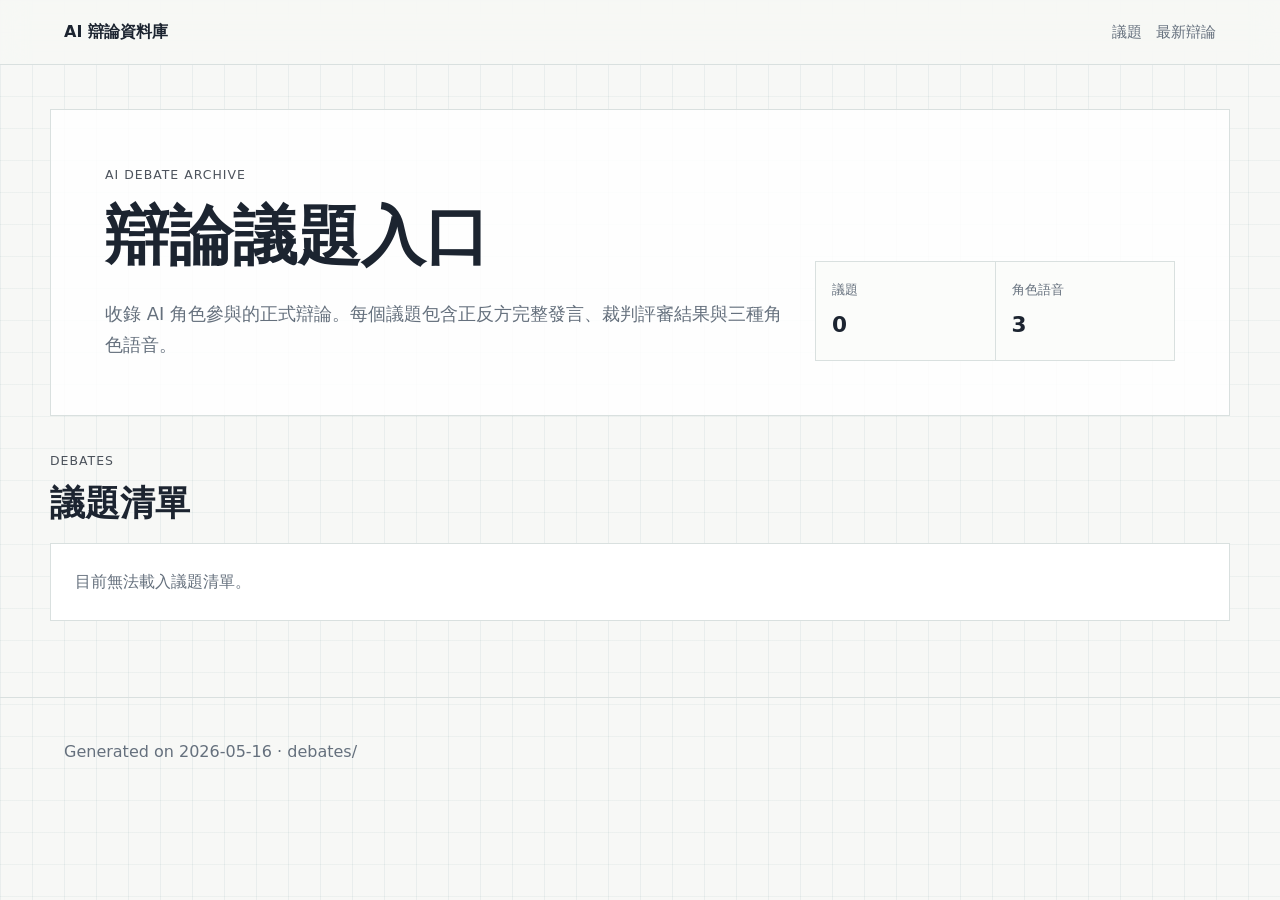
==== index.html @ 79d310f2 "Add engagement auth and scheduled publishing" ====
<!doctype html>
<html lang="zh-Hant">
<head>
  <meta charset="utf-8">
  <meta name="viewport" content="width=device-width, initial-scale=1">
  <title>AI 辯論入口網</title>
  <link rel="stylesheet" href="styles.css">
</head>
<body class="portal">
  <header class="portal-topbar">
    <a href="./" class="brand">AI 辯論資料庫</a>
    <nav aria-label="首頁導覽">
      <a href="#debates">議題</a>
      <a href="debates/robot-tax/" data-latest-link>最新辯論</a>
    </nav>
  </header>

  <main class="portal-shell">
    <section class="portal-intro" aria-labelledby="portal-title">
      <div>
        <p class="eyebrow">AI Debate Archive</p>
        <h1 id="portal-title">辯論議題入口</h1>
        <p class="lede">收錄 AI 角色參與的正式辯論。每個議題包含正反方完整發言、裁判評審結果與三種角色語音。</p>
      </div>
      <dl class="portal-stats" aria-label="目前收錄狀態">
        <div>
          <dt>議題</dt>
          <dd data-topic-count>0</dd>
        </div>
        <div>
          <dt>角色語音</dt>
          <dd>3</dd>
        </div>
      </dl>
    </section>

    <section id="debates" class="portal-section" aria-labelledby="latest-heading">
      <div class="portal-section-head">
        <p class="eyebrow">Debates</p>
        <h2 id="latest-heading">議題清單</h2>
      </div>

      <div class="debate-list" data-debate-list>
        <article class="portal-empty">議題清單載入中。</article>
      </div>
    </section>
  </main>

  <footer>
    <p>Generated on 2026-05-16 · debates/</p>
  </footer>
  <script src="portal.js"></script>
</body>
</html>
---- styles.css ----
:root {
  color-scheme: light;
  --bg: #f6f3ee;
  --ink: #202124;
  --muted: #6a6258;
  --line: #ddd4c8;
  --card: #fffdf8;
  --positive: #145c4b;
  --positive-soft: #dfeee9;
  --negative: #8b2d3b;
  --negative-soft: #f4e2e6;
  --judge: #4b3f72;
  --judge-soft: #e8e3f3;
  --accent: #b56a2a;
}

* { box-sizing: border-box; }

body {
  margin: 0;
  font-family: "Noto Sans TC", "Microsoft JhengHei", system-ui, sans-serif;
  line-height: 1.75;
  color: var(--ink);
  background: var(--bg);
}

.site-header {
  min-height: 82vh;
  display: grid;
  grid-template-columns: minmax(0, 1fr) 280px;
  gap: 32px;
  align-items: end;
  padding: 72px clamp(24px, 6vw, 84px) 52px;
  background:
    linear-gradient(rgba(32, 33, 36, .58), rgba(32, 33, 36, .22)),
    url("https://images.unsplash.com/photo-1518770660439-4636190af475?auto=format&fit=crop&w=1800&q=80") center / cover;
  color: #fff;
}

.euthanasia-page .site-header {
  background:
    linear-gradient(rgba(32, 33, 36, .62), rgba(32, 33, 36, .28)),
    url("https://images.unsplash.com/photo-1505751172876-fa1923c5c528?auto=format&fit=crop&w=1800&q=80") center / cover;
}

.school-phone-page .site-header {
  background:
    linear-gradient(rgba(32, 33, 36, .56), rgba(32, 33, 36, .24)),
    url("https://images.unsplash.com/photo-1509062522246-3755977927d7?auto=format&fit=crop&w=1800&q=80") center / cover;
}

.eyebrow {
  margin: 0 0 10px;
  font-size: .78rem;
  letter-spacing: .08em;
  text-transform: uppercase;
  color: currentColor;
  opacity: .78;
}

h1, h2, h3, h4 {
  margin: 0;
  line-height: 1.25;
  letter-spacing: 0;
}

h1 {
  max-width: 980px;
  font-size: clamp(2.2rem, 5vw, 4.8rem);
}

.lede {
  max-width: 760px;
  margin: 22px 0 0;
  font-size: 1.12rem;
  color: rgba(255,255,255,.9);
}

.score-card {
  padding: 20px;
  border: 1px solid rgba(255,255,255,.34);
  background: rgba(255,255,255,.12);
  backdrop-filter: blur(10px);
}

.score-card span {
  display: block;
  font-size: .9rem;
  opacity: .82;
}

.score-card strong {
  display: block;
  margin-top: 6px;
  font-size: 2rem;
}

.score-card p {
  margin: 10px 0 0;
  color: rgba(255,255,255,.86);
}

.role-panel {
  display: flex;
  flex-wrap: wrap;
  gap: 10px;
  margin-top: 22px;
}

.role-panel-item {
  min-width: 132px;
  padding: 10px 14px;
  border: 1px solid rgba(255,255,255,.34);
  background: rgba(255,255,255,.14);
  backdrop-filter: blur(10px);
}

.role-panel-item span {
  display: block;
  font-size: .82rem;
  color: rgba(255,255,255,.78);
}

.role-panel-item strong {
  display: block;
  margin-top: 2px;
  font-size: 1.08rem;
  color: #fff;
}

.tabs {
  position: sticky;
  top: 0;
  z-index: 5;
  display: flex;
  gap: 10px;
  padding: 12px clamp(18px, 5vw, 72px);
  border-bottom: 1px solid var(--line);
  background: rgba(246, 243, 238, .92);
  backdrop-filter: blur(12px);
}

.tabs a {
  color: var(--ink);
  text-decoration: none;
  border: 1px solid var(--line);
  background: var(--card);
  padding: 8px 12px;
}

main {
  width: min(1120px, calc(100% - 36px));
  margin: 0 auto;
  padding: 48px 0 72px;
}

.section + .section { margin-top: 56px; }

.section-title {
  display: flex;
  justify-content: space-between;
  align-items: end;
  gap: 24px;
  margin-bottom: 18px;
}

.section-title h2 {
  font-size: clamp(1.6rem, 3vw, 2.4rem);
}

.stack {
  display: grid;
  gap: 18px;
}

.card {
  border: 1px solid var(--line);
  background: var(--card);
  padding: clamp(18px, 3vw, 30px);
  border-left: 8px solid var(--accent);
}

.card.positive { border-left-color: var(--positive); }
.card.negative { border-left-color: var(--negative); }
.card.judge { border-left-color: var(--judge); }

.card-head {
  display: flex;
  align-items: center;
  justify-content: space-between;
  gap: 18px;
  margin-bottom: 16px;
}

.badge {
  display: inline-flex;
  align-items: center;
  gap: 8px;
  padding: 4px 10px;
  font-size: .86rem;
  border: 1px solid currentColor;
}

.positive .badge { color: var(--positive); background: var(--positive-soft); }
.negative .badge { color: var(--negative); background: var(--negative-soft); }
.judge .badge { color: var(--judge); background: var(--judge-soft); }

audio {
  width: min(360px, 100%);
  height: 36px;
}

.audio-box {
  display: grid;
  gap: 6px;
  min-width: min(360px, 100%);
}

.audio-box span {
  color: var(--muted);
  font-size: .86rem;
}

.content p {
  margin: 0 0 1em;
}

.content h3 {
  margin: 1.4em 0 .6em;
  font-size: 1.28rem;
}

.content h4 {
  margin: 1.2em 0 .4em;
  font-size: 1.05rem;
}

.content blockquote {
  margin: 0 0 1em;
  padding: 12px 16px;
  border-left: 4px solid var(--judge);
  background: var(--judge-soft);
}

.table-wrap {
  overflow-x: auto;
  margin: 16px 0;
}

table {
  width: 100%;
  border-collapse: collapse;
  background: #fff;
}

th, td {
  border: 1px solid var(--line);
  padding: 10px 12px;
  text-align: left;
  vertical-align: top;
}

th {
  background: #eee7dc;
}

.engagement-card {
  border: 1px solid var(--line);
  background: var(--card);
  padding: clamp(18px, 3vw, 30px);
}

.engagement-card h3 {
  font-size: 1.35rem;
}

.engagement-card code {
  background: #f1ece3;
  padding: 2px 5px;
}

.engagement-toolbar {
  display: flex;
  justify-content: space-between;
  gap: 18px;
  align-items: flex-start;
  padding-bottom: 18px;
  border-bottom: 1px solid var(--line);
}

.engagement-toolbar p {
  margin: 8px 0 0;
  color: var(--muted);
}

.auth-actions,
.comment-form-actions,
.like-row {
  display: flex;
  flex-wrap: wrap;
  gap: 10px;
  align-items: center;
}

.engagement-card button {
  min-height: 40px;
  border: 1px solid var(--line);
  background: #fff;
  color: var(--ink);
  padding: 8px 12px;
  font: inherit;
  cursor: pointer;
}

.engagement-card button:disabled {
  cursor: not-allowed;
  opacity: .62;
}

.engagement-card .button-main,
.comment-form button[type="submit"] {
  border-color: var(--accent);
  background: var(--accent);
  color: #fff;
}

.like-row {
  margin-top: 18px;
}

.like-row span,
.comment-form-actions span,
.comment-meta time {
  color: var(--muted);
  font-size: .92rem;
}

.comment-form {
  display: grid;
  gap: 8px;
  margin-top: 18px;
}

.comment-form label {
  font-weight: 800;
}

.comment-form textarea {
  width: 100%;
  resize: vertical;
  border: 1px solid var(--line);
  background: #fff;
  color: var(--ink);
  padding: 12px;
  font: inherit;
}

.comment-form-actions {
  justify-content: space-between;
}

.comment-list {
  display: grid;
  gap: 12px;
  margin-top: 20px;
}

.comment-item {
  position: relative;
  border: 1px solid var(--line);
  background: #fbfcfa;
  padding: 14px;
}

.comment-meta {
  display: flex;
  flex-wrap: wrap;
  gap: 10px;
  align-items: baseline;
}

.comment-item p {
  margin: 8px 0 0;
  white-space: pre-wrap;
}

.comment-delete {
  margin-top: 10px;
  border-color: #d8b8be;
  color: var(--negative);
}

.empty-comments {
  margin: 0;
  color: var(--muted);
}

footer {
  border-top: 1px solid var(--line);
  padding: 24px clamp(18px, 5vw, 72px);
  color: var(--muted);
}

.portal {
  --bg: #f7f8f6;
  --ink: #1c2430;
  --muted: #65707d;
  --line: #d9e0df;
  --card: #ffffff;
  --accent: #2f6f73;
  background:
    linear-gradient(90deg, rgba(47, 111, 115, .07) 1px, transparent 1px),
    linear-gradient(rgba(47, 111, 115, .05) 1px, transparent 1px),
    var(--bg);
  background-size: 32px 32px;
}

.portal-topbar {
  display: flex;
  align-items: center;
  justify-content: space-between;
  gap: 24px;
  padding: 18px clamp(20px, 5vw, 72px);
  border-bottom: 1px solid var(--line);
  background: rgba(247, 248, 246, .9);
  backdrop-filter: blur(12px);
  position: sticky;
  top: 0;
  z-index: 10;
}

.brand {
  color: var(--ink);
  font-weight: 800;
  text-decoration: none;
}

.portal-topbar nav {
  display: flex;
  gap: 14px;
}

.portal-topbar nav a {
  color: var(--muted);
  text-decoration: none;
  font-size: .95rem;
}

.portal-shell {
  width: min(1180px, calc(100% - 36px));
  margin: 0 auto;
  padding: 44px 0 76px;
}

.portal-intro {
  display: grid;
  grid-template-columns: minmax(0, 1fr) 360px;
  gap: 28px;
  align-items: end;
  padding: clamp(26px, 5vw, 54px);
  border: 1px solid var(--line);
  background: rgba(255, 255, 255, .86);
}

.portal-intro h1 {
  font-size: clamp(2.1rem, 5vw, 4rem);
}

.portal-intro .lede {
  color: var(--muted);
}

.portal-stats {
  display: grid;
  grid-template-columns: repeat(2, 1fr);
  gap: 1px;
  margin: 0;
  border: 1px solid var(--line);
  background: var(--line);
}

.portal-stats div {
  padding: 16px;
  background: #fbfcfa;
}

.portal-stats dt {
  color: var(--muted);
  font-size: .84rem;
}

.portal-stats dd {
  margin: 4px 0 0;
  font-size: 1.35rem;
  font-weight: 800;
}

.portal-section {
  display: grid;
  gap: 18px;
  margin-top: 34px;
}

.portal-section-head h2 {
  font-size: clamp(1.55rem, 3vw, 2.2rem);
}

.debate-list {
  display: grid;
  gap: 16px;
}

.portal-empty {
  border: 1px solid var(--line);
  background: var(--card);
  padding: 24px;
  color: var(--muted);
}

.debate-card {
  display: grid;
  grid-template-columns: 260px minmax(0, 1fr);
  min-height: 260px;
  border: 1px solid var(--line);
  background: var(--card);
}

.debate-card-media {
  min-height: 100%;
  background:
    linear-gradient(rgba(28, 36, 48, .08), rgba(28, 36, 48, .16)),
    url("https://images.unsplash.com/photo-1518770660439-4636190af475?auto=format&fit=crop&w=900&q=80") center / cover;
}

.debate-card-euthanasia .debate-card-media {
  background:
    linear-gradient(rgba(28, 36, 48, .10), rgba(28, 36, 48, .20)),
    url("https://images.unsplash.com/photo-1505751172876-fa1923c5c528?auto=format&fit=crop&w=900&q=80") center / cover;
}

.debate-card-school-phone .debate-card-media {
  background:
    linear-gradient(rgba(28, 36, 48, .08), rgba(28, 36, 48, .18)),
    url("https://images.unsplash.com/photo-1509062522246-3755977927d7?auto=format&fit=crop&w=900&q=80") center / cover;
}

.debate-card-body {
  display: grid;
  align-content: center;
  gap: 14px;
  padding: clamp(20px, 4vw, 34px);
}

.debate-card h3 {
  max-width: 760px;
  font-size: clamp(1.35rem, 2.4vw, 2rem);
}

.debate-card p {
  max-width: 760px;
  margin: 0;
  color: var(--muted);
}

.debate-meta-row {
  display: flex;
  flex-wrap: wrap;
  gap: 8px;
}

.debate-meta-row span {
  border: 1px solid var(--line);
  background: #f4f7f4;
  color: var(--muted);
  padding: 3px 9px;
  font-size: .86rem;
}

.score-strip {
  display: flex;
  flex-wrap: wrap;
  gap: 10px;
}

.score-strip span {
  border-left: 4px solid var(--accent);
  background: #eef5f2;
  padding: 8px 12px;
  color: var(--muted);
}

.score-strip strong {
  color: var(--ink);
  font-size: 1.22rem;
}

.debate-card-actions {
  display: flex;
  flex-wrap: wrap;
  gap: 10px;
  margin-top: 4px;
}

.debate-card-actions a {
  color: var(--ink);
  text-decoration: none;
  border: 1px solid var(--line);
  padding: 8px 12px;
  background: #fff;
}

.debate-card-actions .primary-link {
  color: #fff;
  border-color: var(--accent);
  background: var(--accent);
}

@media (max-width: 760px) {
  .site-header {
    grid-template-columns: 1fr;
    min-height: 86vh;
    padding-top: 56px;
  }

  .tabs {
    overflow-x: auto;
  }

  .card-head {
    align-items: flex-start;
    flex-direction: column;
  }

  .engagement-toolbar {
    flex-direction: column;
  }

  .portal-topbar {
    align-items: flex-start;
    flex-direction: column;
  }

  .portal-intro {
    grid-template-columns: 1fr;
  }

  .portal-stats {
    grid-template-columns: 1fr;
  }

  .debate-card {
    grid-template-columns: 1fr;
  }

  .debate-card-media {
    min-height: 170px;
  }
}
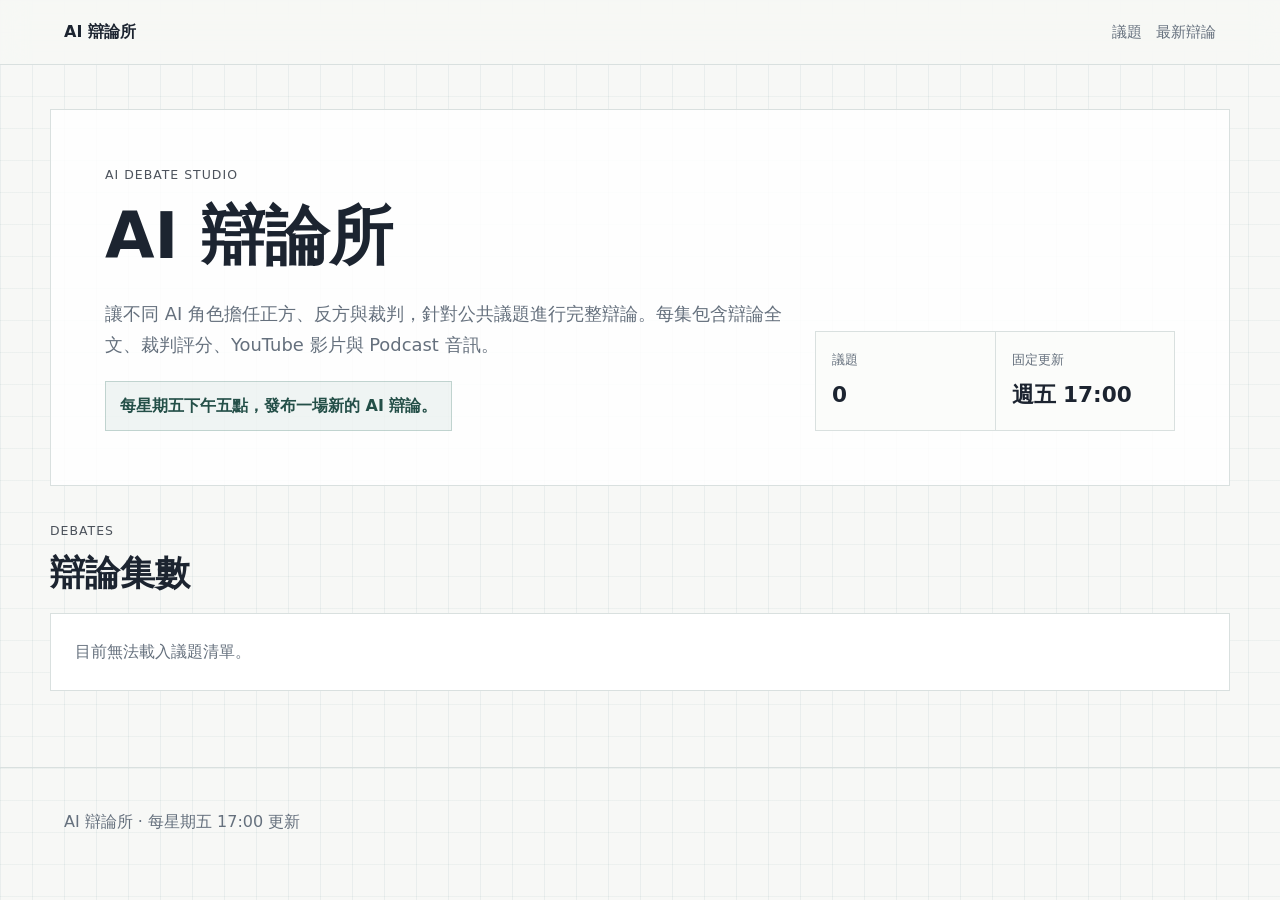
==== commit 6706dc97: "Update portal branding and schedule" ====
--- a/index.html
+++ b/index.html
@@ -3,12 +3,12 @@
 <head>
   <meta charset="utf-8">
   <meta name="viewport" content="width=device-width, initial-scale=1">
-  <title>AI 辯論入口網</title>
+  <title>AI 辯論所</title>
   <link rel="stylesheet" href="styles.css">
 </head>
 <body class="portal">
   <header class="portal-topbar">
-    <a href="./" class="brand">AI 辯論資料庫</a>
+    <a href="./" class="brand">AI 辯論所</a>
     <nav aria-label="首頁導覽">
       <a href="#debates">議題</a>
       <a href="debates/robot-tax/" data-latest-link>最新辯論</a>
@@ -18,9 +18,10 @@
   <main class="portal-shell">
     <section class="portal-intro" aria-labelledby="portal-title">
       <div>
-        <p class="eyebrow">AI Debate Archive</p>
-        <h1 id="portal-title">辯論議題入口</h1>
-        <p class="lede">收錄 AI 角色參與的正式辯論。每個議題包含正反方完整發言、裁判評審結果與三種角色語音。</p>
+        <p class="eyebrow">AI Debate Studio</p>
+        <h1 id="portal-title">AI 辯論所</h1>
+        <p class="lede">讓不同 AI 角色擔任正方、反方與裁判，針對公共議題進行完整辯論。每集包含辯論全文、裁判評分、YouTube 影片與 Podcast 音訊。</p>
+        <p class="portal-schedule">每星期五下午五點，發布一場新的 AI 辯論。</p>
       </div>
       <dl class="portal-stats" aria-label="目前收錄狀態">
         <div>
@@ -28,8 +29,8 @@
           <dd data-topic-count>0</dd>
         </div>
         <div>
-          <dt>角色語音</dt>
-          <dd>3</dd>
+          <dt>固定更新</dt>
+          <dd>週五 17:00</dd>
         </div>
       </dl>
     </section>
@@ -37,7 +38,7 @@
     <section id="debates" class="portal-section" aria-labelledby="latest-heading">
       <div class="portal-section-head">
         <p class="eyebrow">Debates</p>
-        <h2 id="latest-heading">議題清單</h2>
+        <h2 id="latest-heading">辯論集數</h2>
       </div>
 
       <div class="debate-list" data-debate-list>
@@ -47,7 +48,7 @@
   </main>
 
   <footer>
-    <p>Generated on 2026-05-16 · debates/</p>
+    <p>AI 辯論所 · 每星期五 17:00 更新</p>
   </footer>
   <script src="portal.js"></script>
 </body>
--- a/styles.css
+++ b/styles.css
@@ -49,6 +49,12 @@
     url("https://images.unsplash.com/photo-1509062522246-3755977927d7?auto=format&fit=crop&w=1800&q=80") center / cover;
 }
 
+.death-penalty-page .site-header {
+  background:
+    linear-gradient(rgba(20, 22, 24, .64), rgba(20, 22, 24, .30)),
+    url("https://images.unsplash.com/photo-1589578527966-fdac0f44566c?auto=format&fit=crop&w=1800&q=80") center / cover;
+}
+
 .eyebrow {
   margin: 0 0 10px;
   font-size: .78rem;
@@ -166,6 +172,96 @@
 
 .section-title h2 {
   font-size: clamp(1.6rem, 3vw, 2.4rem);
+}
+
+.media-grid {
+  display: grid;
+  grid-template-columns: minmax(0, 1.5fr) minmax(280px, .8fr);
+  gap: 18px;
+  align-items: stretch;
+}
+
+.media-panel {
+  display: grid;
+  gap: 14px;
+  align-content: start;
+  border: 1px solid var(--line);
+  background: var(--card);
+  padding: clamp(16px, 3vw, 24px);
+}
+
+.media-panel-head {
+  display: flex;
+  justify-content: space-between;
+  gap: 16px;
+  align-items: baseline;
+}
+
+.media-panel-head span {
+  color: var(--muted);
+  font-size: .9rem;
+}
+
+.media-panel-head strong {
+  font-size: 1.16rem;
+}
+
+.video-frame {
+  position: relative;
+  overflow: hidden;
+  border: 1px solid var(--line);
+  background: #111;
+  aspect-ratio: 16 / 9;
+}
+
+.video-frame iframe {
+  position: absolute;
+  inset: 0;
+  width: 100%;
+  height: 100%;
+  border: 0;
+}
+
+.spotify-frame iframe {
+  display: block;
+  width: 100%;
+  min-height: 232px;
+  border: 0;
+}
+
+.media-panel p {
+  margin: 0;
+  color: var(--muted);
+}
+
+.podcast-placeholder {
+  display: grid;
+  align-content: center;
+  min-height: 220px;
+  padding: 22px;
+  border: 1px dashed #b9ac9c;
+  background:
+    linear-gradient(135deg, rgba(20, 92, 75, .08), rgba(181, 106, 42, .08)),
+    #fffaf1;
+}
+
+.podcast-placeholder h3 {
+  margin: 2px 0 8px;
+  font-size: clamp(1.6rem, 3vw, 2.2rem);
+}
+
+.podcast-player {
+  display: grid;
+  gap: 14px;
+  min-height: 220px;
+  align-content: center;
+  padding: 22px;
+  border: 1px solid var(--line);
+  background: #fffaf1;
+}
+
+.podcast-player audio {
+  width: 100%;
 }
 
 .stack {
@@ -470,6 +566,17 @@
   color: var(--muted);
 }
 
+.portal-schedule {
+  display: inline-flex;
+  align-items: center;
+  margin: 20px 0 0;
+  padding: 10px 14px;
+  border: 1px solid rgba(68, 126, 112, .28);
+  background: rgba(68, 126, 112, .08);
+  color: #244f48;
+  font-weight: 800;
+}
+
 .portal-stats {
   display: grid;
   grid-template-columns: repeat(2, 1fr);
@@ -542,6 +649,12 @@
   background:
     linear-gradient(rgba(28, 36, 48, .08), rgba(28, 36, 48, .18)),
     url("https://images.unsplash.com/photo-1509062522246-3755977927d7?auto=format&fit=crop&w=900&q=80") center / cover;
+}
+
+.debate-card-death-penalty .debate-card-media {
+  background:
+    linear-gradient(rgba(28, 36, 48, .14), rgba(28, 36, 48, .24)),
+    url("https://images.unsplash.com/photo-1589578527966-fdac0f44566c?auto=format&fit=crop&w=900&q=80") center / cover;
 }
 
 .debate-card-body {
@@ -635,6 +748,10 @@
     flex-direction: column;
   }
 
+  .media-grid {
+    grid-template-columns: 1fr;
+  }
+
   .portal-topbar {
     align-items: flex-start;
     flex-direction: column;
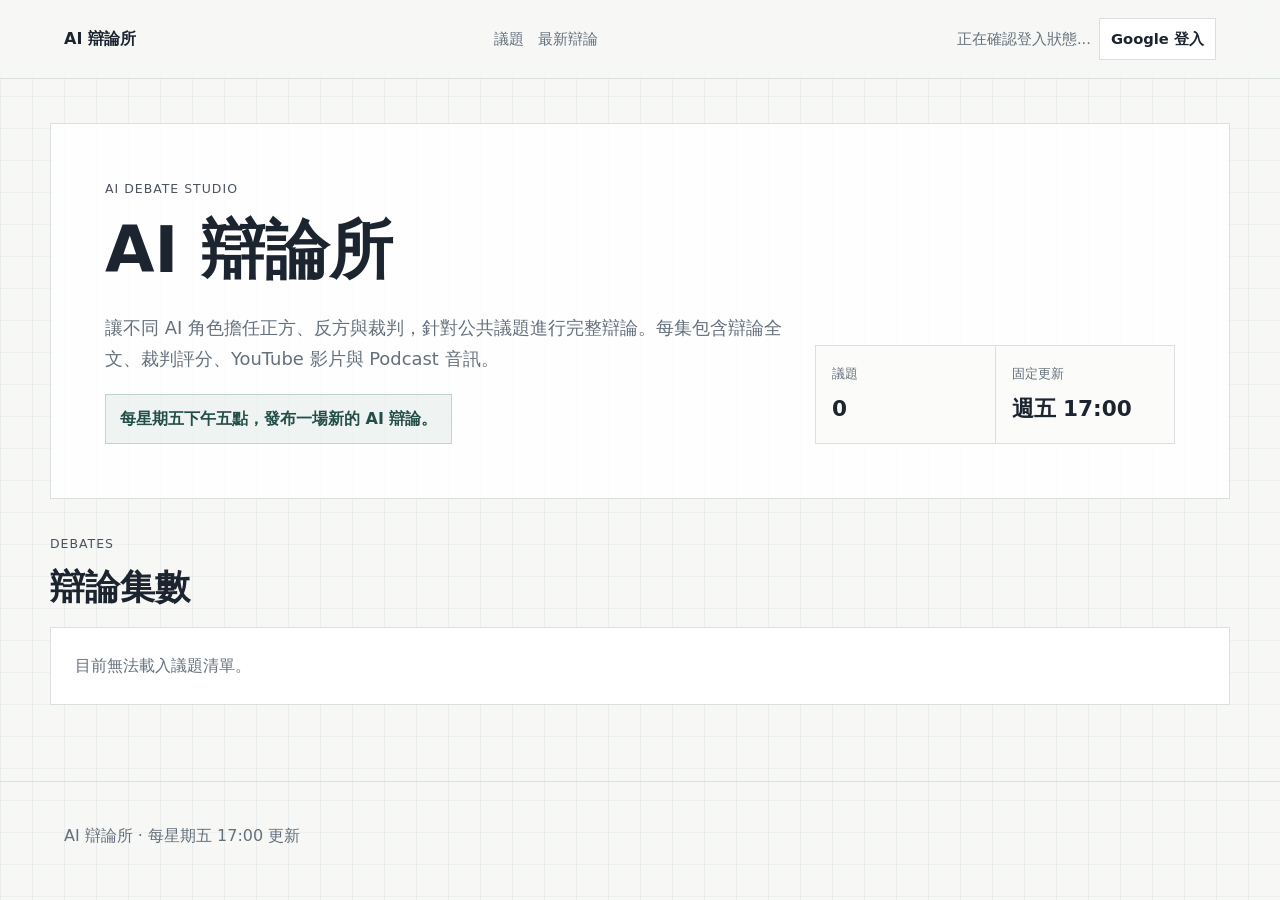
==== commit f3edd7ec: "Add top navigation auth status" ====
--- a/index.html
+++ b/index.html
@@ -13,6 +13,7 @@
       <a href="#debates">議題</a>
       <a href="debates/robot-tax/" data-latest-link>最新辯論</a>
     </nav>
+    <div class="site-auth" data-site-auth aria-label="登入狀態"></div>
   </header>
 
   <main class="portal-shell">
@@ -51,5 +52,7 @@
     <p>AI 辯論所 · 每星期五 17:00 更新</p>
   </footer>
   <script src="portal.js"></script>
+  <script src="supabase-config.js"></script>
+  <script type="module" src="site-auth.js?v=20260517-top-auth"></script>
 </body>
 </html>
--- a/styles.css
+++ b/styles.css
@@ -146,6 +146,10 @@
   backdrop-filter: blur(12px);
 }
 
+.tabs .site-auth {
+  margin-left: auto;
+}
+
 .tabs a {
   color: var(--ink);
   text-decoration: none;
@@ -286,6 +290,35 @@
   justify-content: space-between;
   gap: 18px;
   margin-bottom: 16px;
+}
+
+.card-actions {
+  display: flex;
+  align-items: center;
+  justify-content: flex-end;
+  flex-wrap: wrap;
+  gap: 10px;
+}
+
+.segment-like {
+  min-height: 36px;
+  border: 1px solid var(--line);
+  background: #fff;
+  color: var(--ink);
+  padding: 7px 12px;
+  font: inherit;
+  font-weight: 800;
+  cursor: pointer;
+}
+
+.segment-like:disabled {
+  cursor: not-allowed;
+  opacity: .64;
+}
+
+.segment-like-count {
+  color: var(--muted);
+  font-size: .9rem;
 }
 
 .badge {
@@ -391,7 +424,8 @@
 
 .auth-actions,
 .comment-form-actions,
-.like-row {
+.like-row,
+.view-row {
   display: flex;
   flex-wrap: wrap;
   gap: 10px;
@@ -422,6 +456,18 @@
 
 .like-row {
   margin-top: 18px;
+}
+
+.view-row {
+  margin-top: 18px;
+  padding: 12px;
+  border: 1px solid var(--line);
+  background: #fbfcfa;
+}
+
+.view-row strong {
+  margin-left: 4px;
+  color: var(--ink);
 }
 
 .like-row span,
@@ -542,6 +588,30 @@
   font-size: .95rem;
 }
 
+.site-auth {
+  display: flex;
+  align-items: center;
+  gap: 8px;
+  color: var(--muted);
+  font-size: .92rem;
+}
+
+.site-auth button {
+  min-height: 36px;
+  border: 1px solid var(--line);
+  background: var(--card);
+  color: var(--ink);
+  padding: 7px 11px;
+  font: inherit;
+  font-weight: 800;
+  cursor: pointer;
+}
+
+.site-auth button:disabled {
+  cursor: not-allowed;
+  opacity: .62;
+}
+
 .portal-shell {
   width: min(1180px, calc(100% - 36px));
   margin: 0 auto;
@@ -739,6 +809,10 @@
     overflow-x: auto;
   }
 
+  .tabs .site-auth {
+    margin-left: 0;
+  }
+
   .card-head {
     align-items: flex-start;
     flex-direction: column;
@@ -757,6 +831,10 @@
     flex-direction: column;
   }
 
+  .site-auth {
+    flex-wrap: wrap;
+  }
+
   .portal-intro {
     grid-template-columns: 1fr;
   }
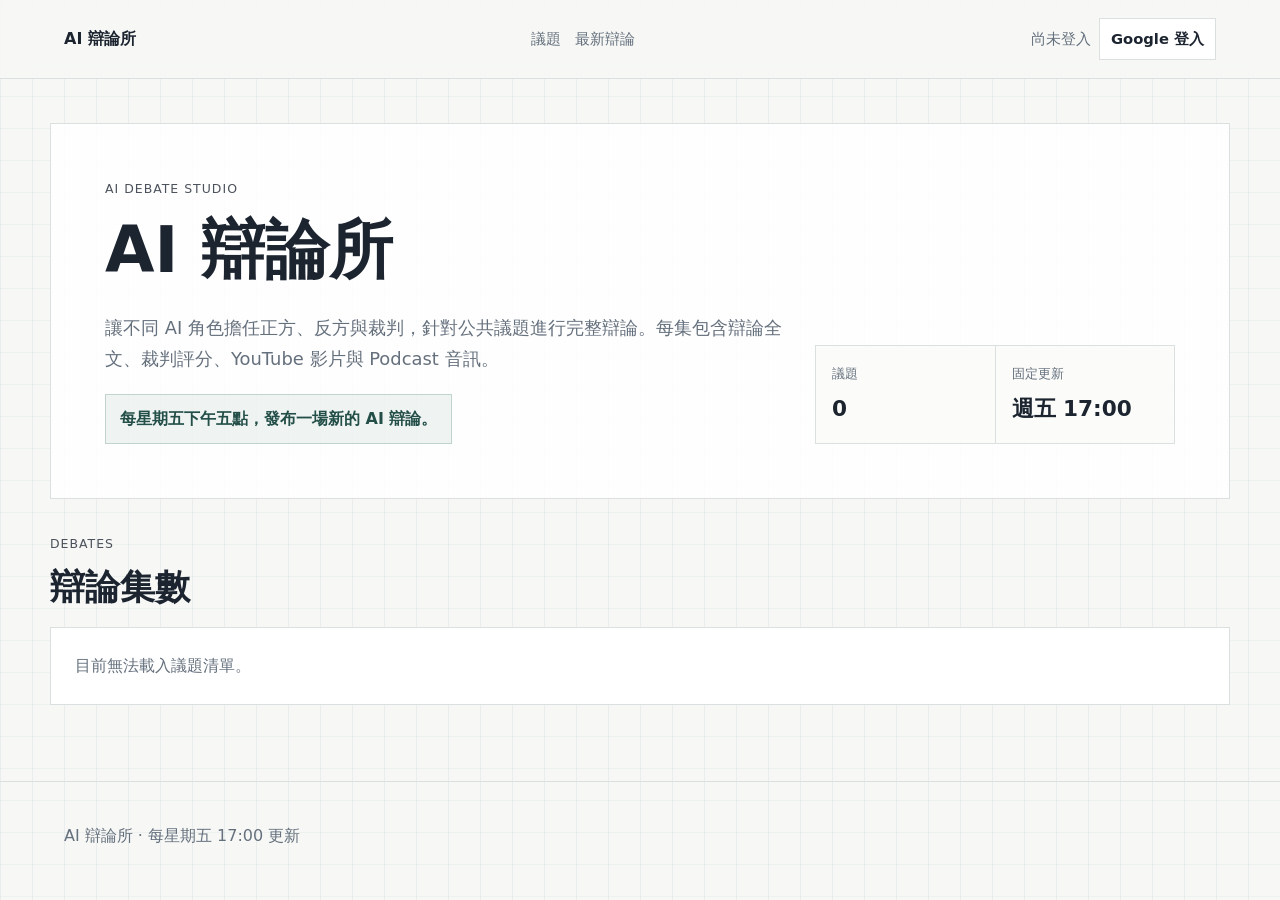
==== commit 9d72cd46: "Fix authenticated debate interactions" ====
--- a/index.html
+++ b/index.html
@@ -51,8 +51,8 @@
   <footer>
     <p>AI 辯論所 · 每星期五 17:00 更新</p>
   </footer>
-  <script src="portal.js"></script>
   <script src="supabase-config.js"></script>
-  <script type="module" src="site-auth.js?v=20260517-top-auth"></script>
+  <script src="portal.js?v=20260518-rest-home"></script>
+  <script type="module" src="site-auth.js?v=20260518-auth-hash"></script>
 </body>
 </html>
--- a/styles.css
+++ b/styles.css
@@ -765,6 +765,24 @@
   gap: 10px;
 }
 
+.debate-card-stats {
+  display: flex;
+  flex-wrap: wrap;
+  gap: 10px;
+}
+
+.debate-card-stats span {
+  border: 1px solid var(--line);
+  background: #fbfcfa;
+  color: var(--muted);
+  padding: 8px 12px;
+}
+
+.debate-card-stats strong {
+  color: var(--ink);
+  font-size: 1.18rem;
+}
+
 .score-strip span {
   border-left: 4px solid var(--accent);
   background: #eef5f2;
@@ -796,6 +814,180 @@
   color: #fff;
   border-color: var(--accent);
   background: var(--accent);
+}
+
+.admin-stack {
+  display: grid;
+  gap: 18px;
+}
+
+.admin-card {
+  grid-template-columns: 1fr;
+}
+
+.admin-grid {
+  display: grid;
+  gap: 12px;
+}
+
+.admin-main-grid {
+  grid-template-columns: minmax(260px, 2fr) minmax(180px, 1fr) minmax(140px, .6fr) minmax(220px, 1fr);
+}
+
+.admin-media-grid {
+  display: grid;
+  gap: 12px;
+  grid-template-columns: repeat(3, minmax(0, 1fr));
+}
+
+.admin-field {
+  display: grid;
+  gap: 6px;
+  color: var(--muted);
+}
+
+.admin-field input,
+.admin-field select,
+.admin-field textarea {
+  width: 100%;
+  box-sizing: border-box;
+  border: 1px solid var(--line);
+  padding: 10px 12px;
+  font: inherit;
+  background: #fff;
+}
+
+.admin-media-field {
+  border: 1px solid var(--line);
+  padding: 12px;
+  margin: 0;
+}
+
+.admin-media-field legend {
+  color: var(--ink);
+  font-weight: 800;
+}
+
+.admin-list-toolbar {
+  display: flex;
+  align-items: center;
+  justify-content: space-between;
+  gap: 16px;
+  margin-bottom: 16px;
+}
+
+.admin-list-toolbar h2 {
+  margin: 0;
+}
+
+.admin-table-wrap {
+  overflow-x: auto;
+  border: 1px solid var(--line);
+  background: #fff;
+}
+
+.admin-table {
+  width: 100%;
+  border-collapse: collapse;
+  min-width: 880px;
+}
+
+.admin-table th,
+.admin-table td {
+  border-bottom: 1px solid var(--line);
+  padding: 12px;
+  text-align: left;
+  vertical-align: top;
+}
+
+.admin-table th {
+  color: var(--muted);
+  background: #f4f7f4;
+  font-size: .9rem;
+}
+
+.admin-table td strong,
+.admin-table td span {
+  display: block;
+}
+
+.admin-table td span {
+  color: var(--muted);
+  font-size: .88rem;
+  margin-top: 4px;
+}
+
+.admin-row-actions {
+  display: flex;
+  flex-wrap: wrap;
+  gap: 8px;
+}
+
+.admin-row-actions a,
+.admin-row-actions button,
+.admin-list-toolbar button {
+  border: 1px solid var(--line);
+  background: #fff;
+  color: var(--ink);
+  padding: 8px 10px;
+  text-decoration: none;
+  font: inherit;
+}
+
+.admin-status-pill,
+.admin-media-pill {
+  display: inline-block;
+  border: 1px solid var(--line);
+  padding: 4px 8px;
+  color: var(--muted);
+  background: #fff;
+  margin: 0 4px 4px 0;
+}
+
+.admin-status-published,
+.admin-media-pill.is-ready {
+  color: #0f4f3a;
+  border-color: #9fd0bd;
+  background: #eef8f3;
+}
+
+.admin-status-scheduled {
+  color: #5c4516;
+  border-color: #dcc886;
+  background: #fff8dc;
+}
+
+.admin-status-draft,
+.admin-status-archived {
+  color: var(--muted);
+  background: #f7f7f7;
+}
+
+.admin-editor-section {
+  display: grid;
+  gap: 12px;
+  margin-top: 18px;
+}
+
+.admin-segment-stack {
+  display: grid;
+  gap: 14px;
+}
+
+.admin-segment-field {
+  border: 1px solid var(--line);
+  padding: 14px;
+  margin: 0;
+  background: #fff;
+}
+
+.admin-segment-field legend {
+  color: var(--ink);
+  font-weight: 800;
+}
+
+.admin-segment-meta {
+  grid-template-columns: minmax(180px, 1fr) minmax(160px, .7fr) minmax(240px, 1.2fr);
 }
 
 @media (max-width: 760px) {
@@ -826,6 +1018,12 @@
     grid-template-columns: 1fr;
   }
 
+  .admin-main-grid,
+  .admin-media-grid,
+  .admin-segment-meta {
+    grid-template-columns: 1fr;
+  }
+
   .portal-topbar {
     align-items: flex-start;
     flex-direction: column;
